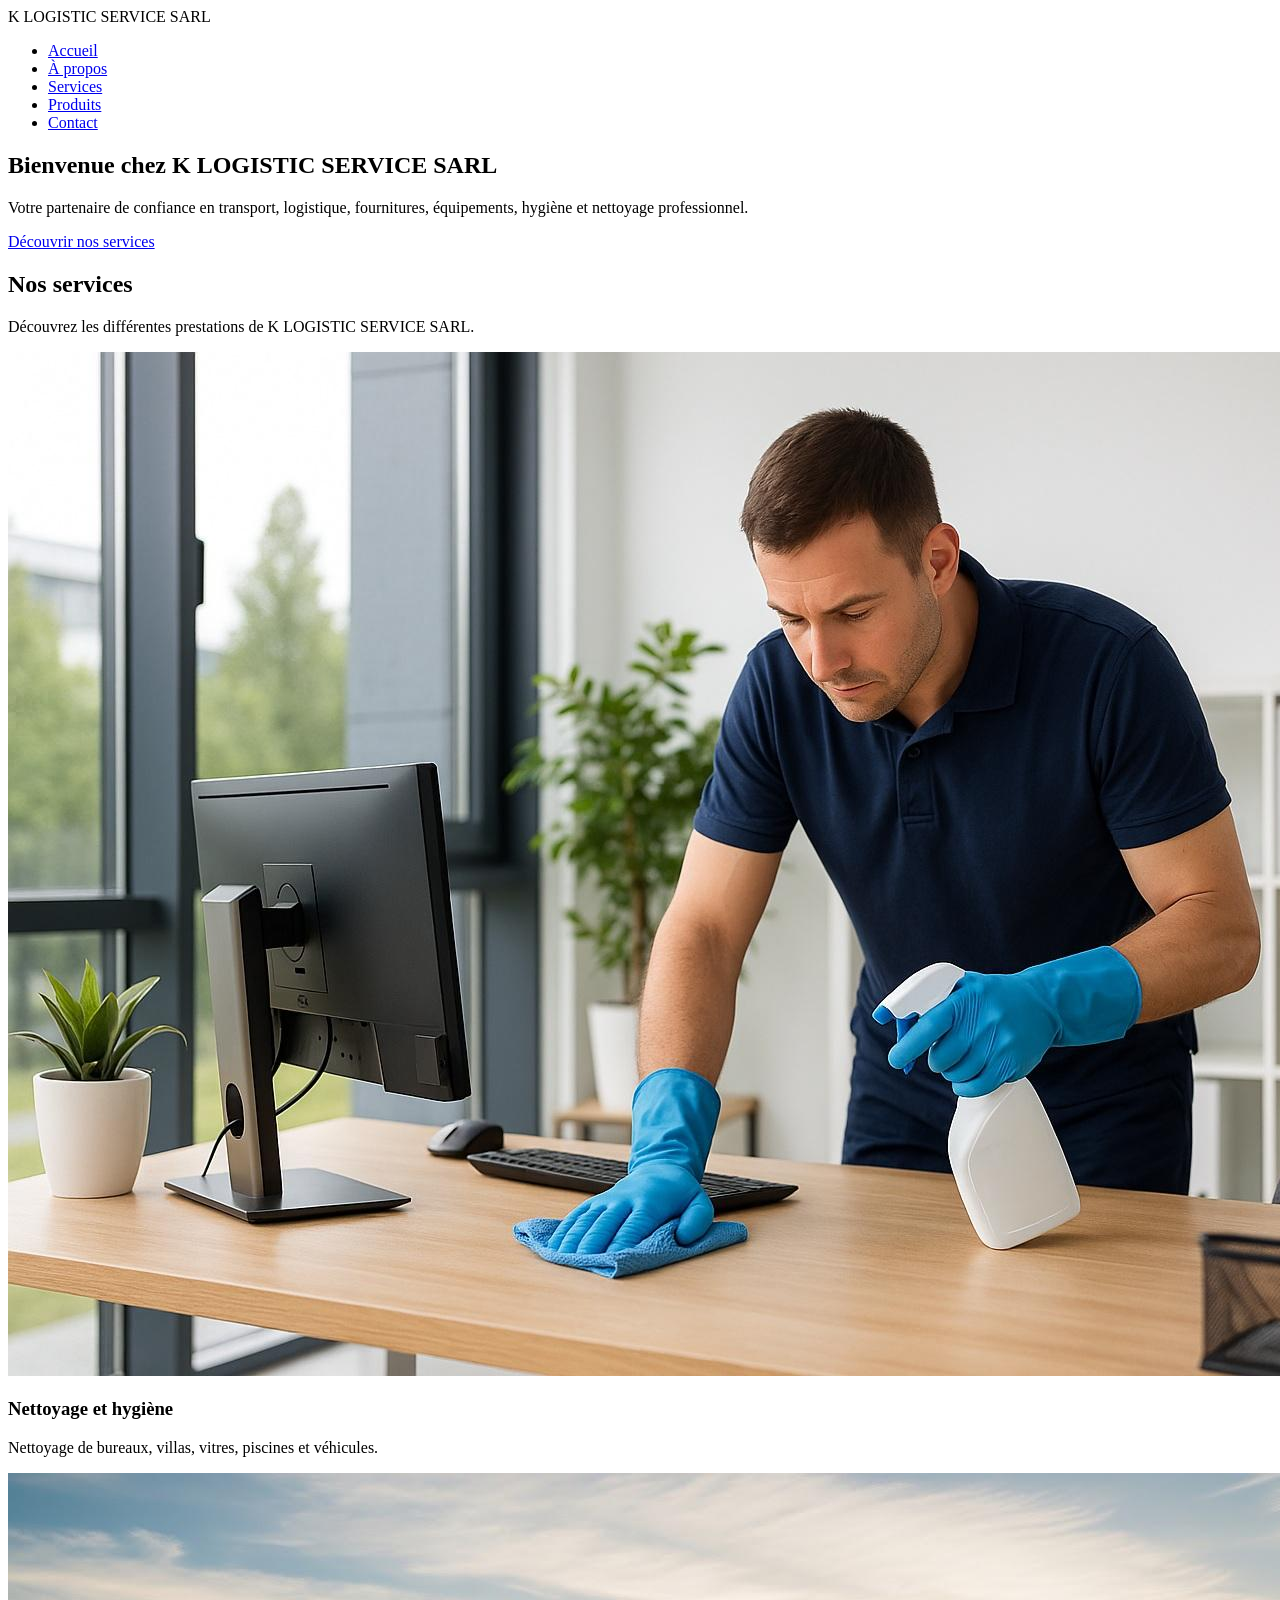
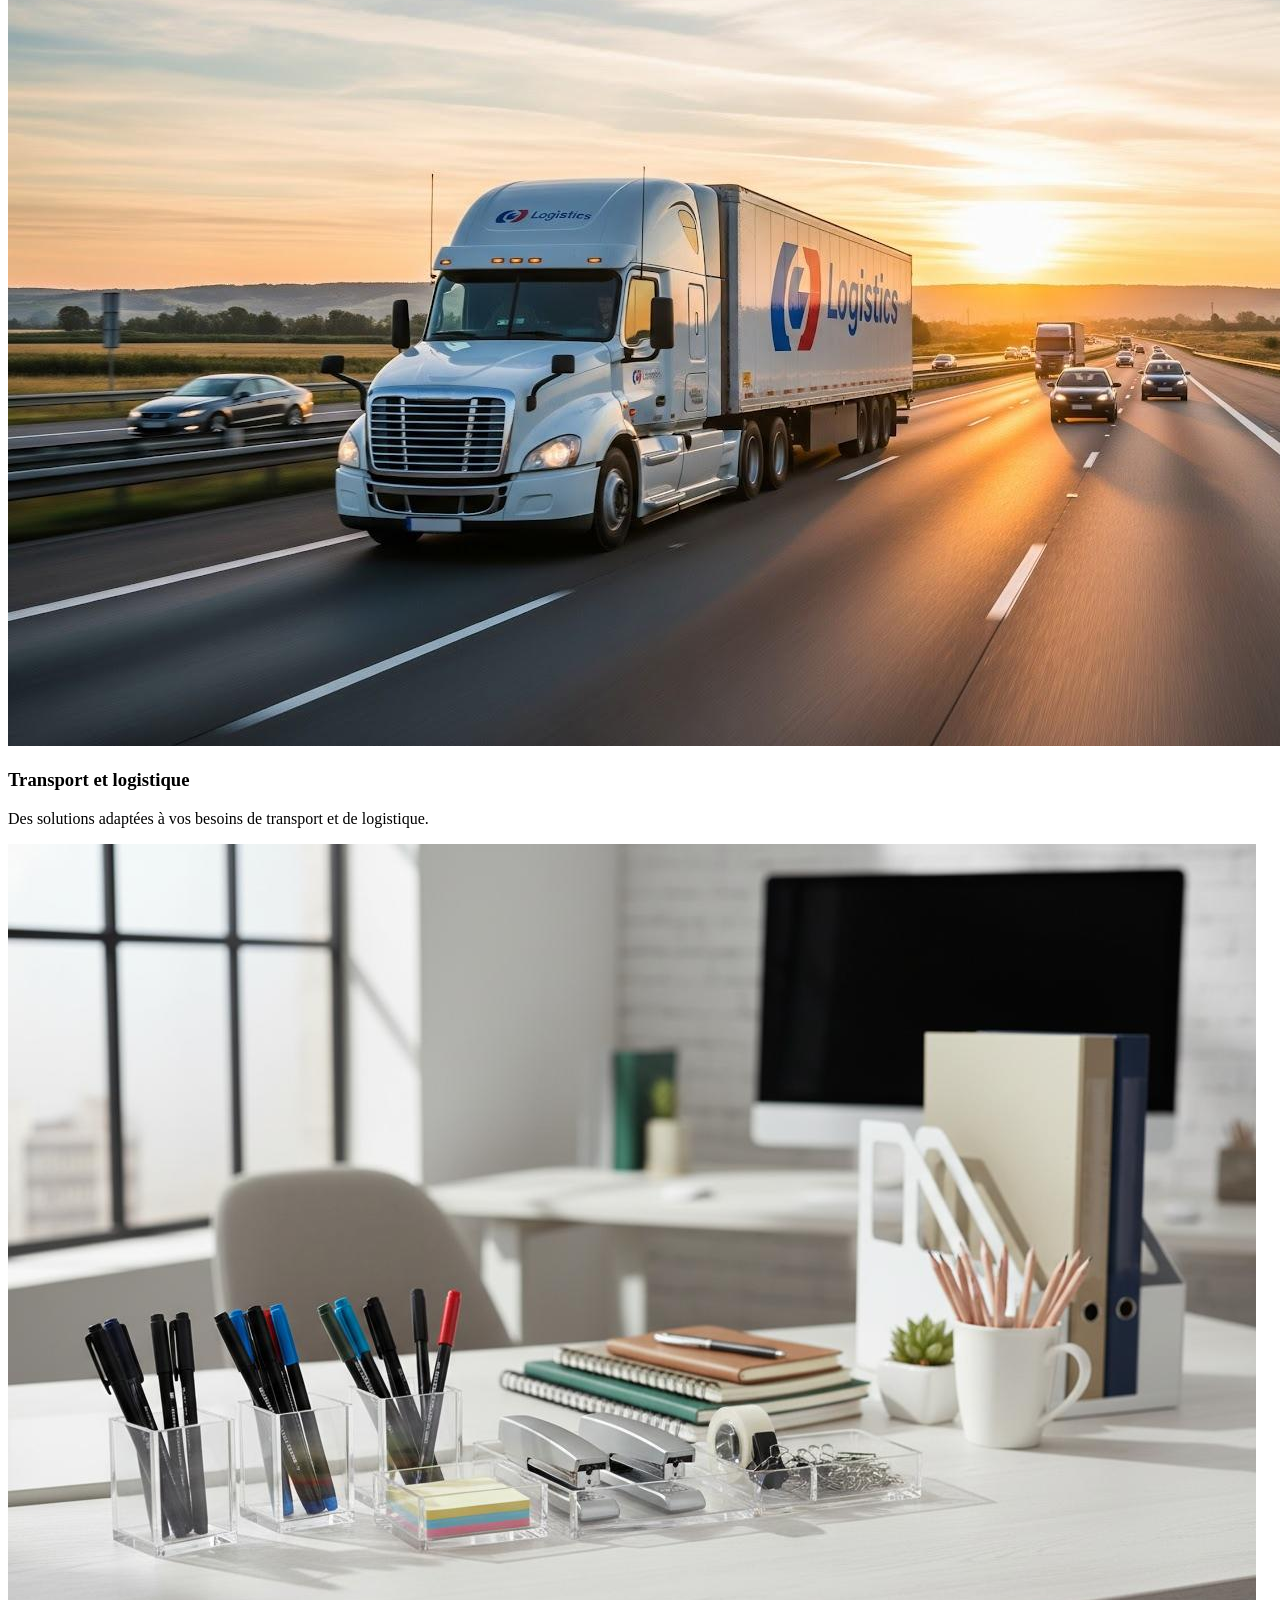
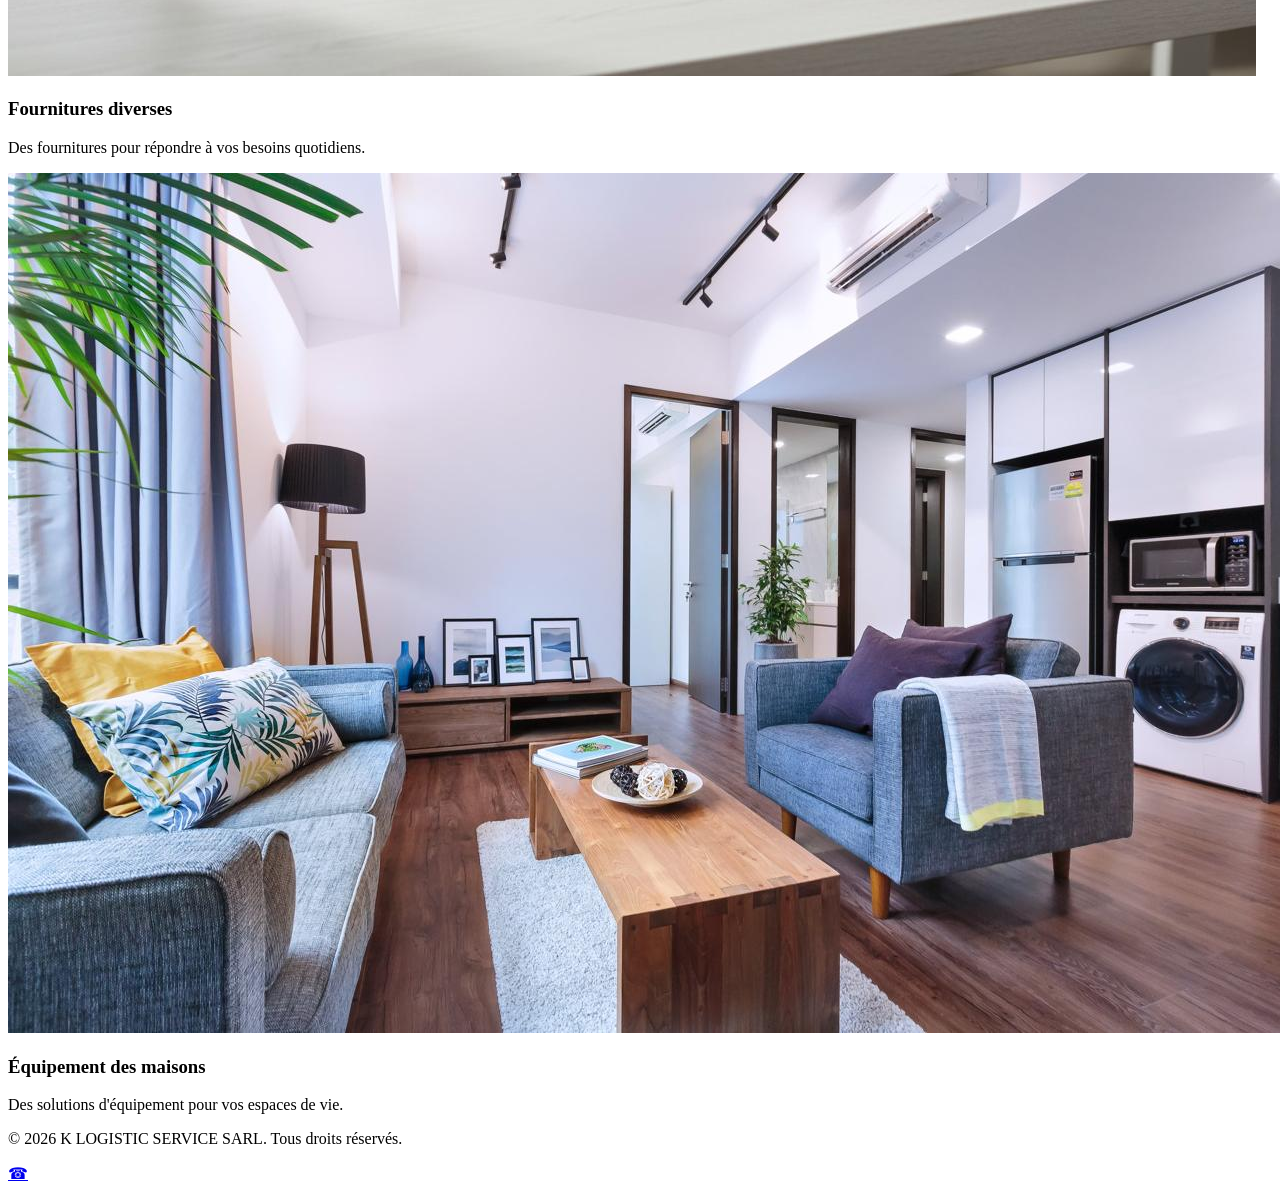
==== index.html @ 24d44a76 "Add files via upload" ====
<!DOCTYPE html>
<html lang="fr">
<head>
    <meta charset="UTF-8">
    <meta name="viewport" content="width=device-width, initial-scale=1.0">
    <title>K LOGISTIC SERVICE SARL | Accueil</title>
    <link rel="stylesheet" href="styles.css">
</head>

<body>

    <!-- En-tête du site -->
    <header>
        <div class="logo">
            K LOGISTIC SERVICE SARL
        </div>

        <nav>
            <ul>
                <li><a href="index.html">Accueil</a></li>
                <li><a href="apropos.html">À propos</a></li>
                <li><a href="services.html">Services</a></li>
                <li><a href="produits.html">Produits</a></li>
                <li><a href="contact.html">Contact</a></li>
            </ul>
        </nav>
    </header>

    <!-- Présentation principale -->
    <main>
        <section class="hero">
            <h1>Bienvenue chez K LOGISTIC SERVICE SARL</h1>

            <p>
                Votre partenaire de confiance en transport,
                logistique, fournitures, équipements,
                hygiène et nettoyage professionnel.
            </p>

            <a href="services.html" class="btn">
                Découvrir nos services
            </a>
        </section>
        
<section class="services">
    <h2>Nos services</h2>

    <p class="services-intro">
        Découvrez les différentes prestations
        de K LOGISTIC SERVICE SARL.
    </p>

    <div class="services-container">

                
        <article class="service-card">
            <img src="images/nettoyage.jpg"
                alt="Nettoyage professionnel">
            <h3>Nettoyage et hygiène</h3>
            <p>
                Nettoyage de bureaux, villas, vitres,
                piscines et véhicules.
            </p>
        </article>

        <article class="service-card">
            <img src="images/transport.jpg"
                alt="Transport et logistique">
            <h3>Transport et logistique</h3>
            <p>
                Des solutions adaptées à vos besoins
                de transport et de logistique.
            </p>
        </article>

        <article class="service-card">
            <img src="images/fournitures.jpg"
                alt="Fournitures diverses">
            <h3>Fournitures diverses</h3>
            <p>
                Des fournitures pour répondre
                à vos besoins quotidiens.
            </p>
        </article>

        <article class="service-card">
            <img src="images/equipements.jpg"
                alt="Équipement des maisons">
            <h3>Équipement des maisons</h3>
            <p>
                Des solutions d'équipement
                pour vos espaces de vie.
            </p>
        </article>

    </div>
</section>

    </main>

    <!-- Pied de page -->
    <footer>
        <p>&copy; 2026 K LOGISTIC SERVICE SARL.
        Tous droits réservés.</p>
    </footer>

<a
    href="https://wa.me/243858843440?text=Bonjour%2C%20je%20souhaite%20obtenir%20des%20informations."
    class="whatsapp-floating"
    target="_blank"
    rel="noopener noreferrer"
    aria-label="Contacter K LOGISTIC SERVICE SARL sur WhatsApp">
    <span aria-hidden="true">☎</span>
</a>

</body>
</html>
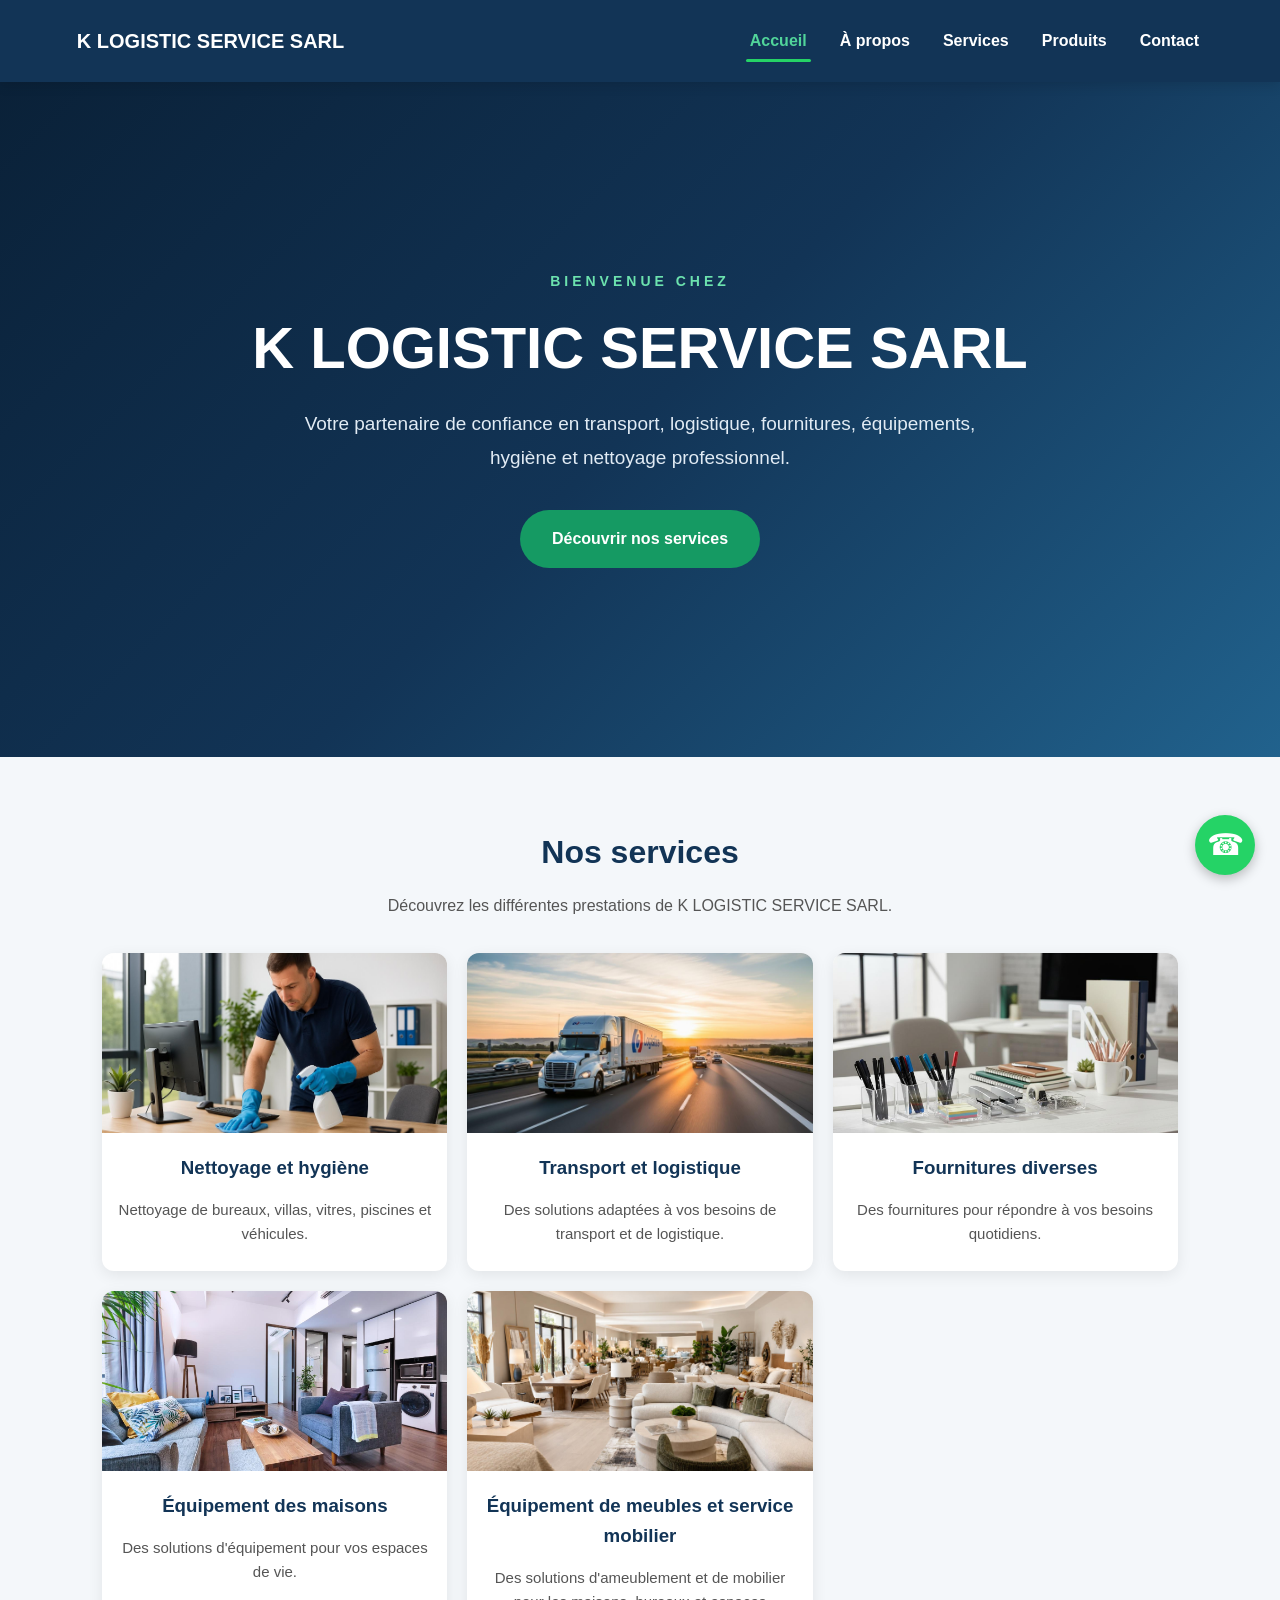
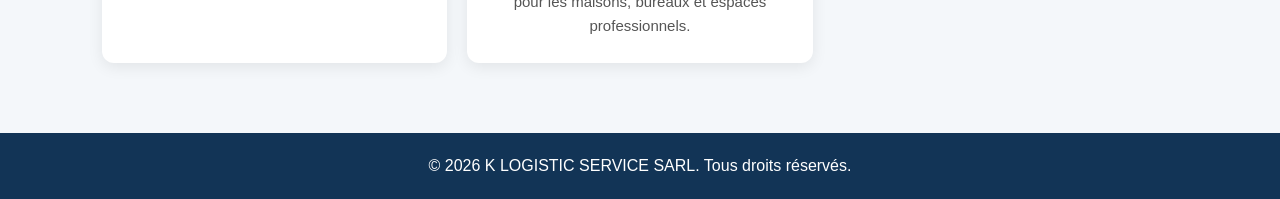
==== commit 7e255c51: "Add files via upload version 2" ====
--- a/index.html
+++ b/index.html
@@ -18,7 +18,7 @@
 
         <nav>
             <ul>
-                <li><a href="index.html">Accueil</a></li>
+                <li><a href="index.html" class="active" aria-current="page">Accueil</a></li>
                 <li><a href="apropos.html">À propos</a></li>
                 <li><a href="services.html">Services</a></li>
                 <li><a href="produits.html">Produits</a></li>
@@ -29,19 +29,29 @@
 
     <!-- Présentation principale -->
     <main>
+        
         <section class="hero">
-            <h1>Bienvenue chez K LOGISTIC SERVICE SARL</h1>
+            <div class="hero-content">
 
-            <p>
-                Votre partenaire de confiance en transport,
-                logistique, fournitures, équipements,
-                hygiène et nettoyage professionnel.
-            </p>
+                <span class="hero-label">
+                    BIENVENUE CHEZ
+                </span>
 
-            <a href="services.html" class="btn">
-                Découvrir nos services
-            </a>
+                <h1>K LOGISTIC SERVICE SARL</h1>
+
+                <p>
+                    Votre partenaire de confiance en transport,
+                    logistique, fournitures, équipements,
+                    hygiène et nettoyage professionnel.
+                </p>
+
+                <a href="services.html" class="btn">
+                    Découvrir nos services
+                </a>
+
+            </div>
         </section>
+
         
 <section class="services">
     <h2>Nos services</h2>
@@ -93,6 +103,20 @@
                 pour vos espaces de vie.
             </p>
         </article>
+        
+        
+        <article class="service-card">
+            <img src="images/mobilier.jpg"
+                alt="Équipement de meubles et service mobilier">
+
+            <h3>Équipement de meubles et service mobilier</h3>
+
+            <p>
+                Des solutions d'ameublement et de mobilier
+                pour les maisons, bureaux et espaces
+                professionnels.
+            </p>
+        </article>
 
     </div>
 </section>
--- a/styles.css
+++ b/styles.css
@@ -0,0 +1,635 @@
+/* Configuration générale */
+* {
+    margin: 0;
+    padding: 0;
+    box-sizing: border-box;
+}
+
+body {
+    font-family: Arial, sans-serif;
+    background-color: #f4f7fa;
+    color: #333;
+    line-height: 1.6;
+}
+
+/* En-tête */
+header {
+    background-color: #123456;
+    color: white;
+    padding: 20px 6%;
+    display: flex;
+    justify-content: space-between;
+    align-items: center;
+    gap: 20px;
+}
+
+.logo {
+    font-size: 20px;
+    font-weight: bold;
+}
+
+/* Menu de navigation */
+nav ul {
+    display: flex;
+    list-style: none;
+    gap: 25px;
+}
+
+nav a {
+    color: white;
+    text-decoration: none;
+    font-weight: bold;
+}
+
+nav a:hover {
+    color: #51d49a;
+}
+
+/* Section principale */
+.hero {
+    min-height: 65vh;
+    padding: 100px 8%;
+    text-align: center;
+    display: flex;
+    flex-direction: column;
+    justify-content: center;
+    align-items: center;
+    background: linear-gradient(
+        135deg, #123456, #2670a4
+    );
+    color: white;
+}
+
+.hero h1 {
+    font-size: 42px;
+    margin-bottom: 20px;
+}
+
+.hero p {
+    font-size: 19px;
+    max-width: 700px;
+    margin-bottom: 30px;
+}
+
+/* Bouton */
+.btn {
+    display: inline-block;
+    padding: 14px 28px;
+    background-color: #159a63;
+    color: white;
+    text-decoration: none;
+    border-radius: 6px;
+    font-weight: bold;
+}
+
+.btn:hover {
+    background-color: #10794e;
+}
+
+/* Pied de page */
+footer {
+    background-color: #123456;
+    color: white;
+    text-align: center;
+    padding: 20px;
+}
+
+/* Adaptation aux téléphones */
+@media (max-width: 768px) {
+    header {
+        flex-direction: column;
+        text-align: center;
+    }
+
+    nav ul {
+        flex-wrap: wrap;
+        justify-content: center;
+        gap: 15px;
+    }
+
+    .hero {
+        padding: 70px 5%;
+    }
+
+    .hero h1 {
+        font-size: 30px;
+    }
+}
+
+/* Section des services */
+.services {
+    padding: 70px 8%;
+    text-align: center;
+    background-color: #f4f7fa;
+}
+
+.services h2 {
+    font-size: 32px;
+    color: #123456;
+    margin-bottom: 15px;
+}
+
+.services-intro {
+    margin-bottom: 35px;
+    color: #555;
+}
+
+.services-container {
+    display: grid;
+    grid-template-columns: repeat(4, 1fr);
+    gap: 20px;
+}
+
+.service-card {
+    background-color: white;
+    padding: 30px 20px;
+    border-radius: 12px;
+    box-shadow: 0 4px 15px rgba(0,0,0,0.08);
+    transition: transform 0.3s;
+}
+
+.service-card:hover {
+    transform: translateY(-8px);
+}
+
+.service-card h3 {
+    color: #123456;
+    margin-bottom: 15px;
+}
+
+.service-card p {
+    color: #555;
+    font-size: 15px;
+}
+
+@media (max-width: 900px) {
+    .services-container {
+        grid-template-columns: repeat(2, 1fr);
+    }
+}
+
+@media (max-width: 500px) {
+    .services-container {
+        grid-template-columns: 1fr;
+    }
+}
+
+/* Images des cartes de services */
+.service-card {
+    overflow: hidden;
+    padding: 0 0 25px;
+}
+
+.service-card img {
+    width: 100%;
+    height: 180px;
+    object-fit: cover;
+    display: block;
+    margin-bottom: 20px;
+}
+
+.service-card h3 {
+    padding: 0 15px;
+}
+
+.service-card p {
+    padding: 0 15px;
+}
+
+/* Page À propos */
+
+.about {
+    max-width: 1000px;
+    margin: 60px auto;
+    padding: 40px;
+    background-color: white;
+    border-radius: 12px;
+    box-shadow: 0 4px 15px rgba(0, 0, 0, 0.08);
+}
+
+.about h1 {
+    color: #123456;
+    font-size: 36px;
+    margin-bottom: 25px;
+}
+
+.about h2 {
+    color: #159a63;
+    margin-top: 30px;
+    margin-bottom: 15px;
+}
+
+.about p {
+    font-size: 17px;
+    line-height: 1.8;
+    color: #444;
+}
+
+.about ul {
+    padding-left: 25px;
+    line-height: 2;
+}
+
+@media (max-width: 768px) {
+    .about {
+        margin: 20px;
+        padding: 25px;
+    }
+
+    .about h1 {
+        font-size: 28px;
+    }
+}
+
+/* Page Services */
+
+.services-page {
+    padding: 60px 8%;
+    text-align: center;
+}
+
+.services-page h1 {
+    font-size: 38px;
+    color: #123456;
+    margin-bottom: 15px;
+}
+
+.services-page > p {
+    margin-bottom: 40px;
+    color: #555;
+}
+
+.services-page h2 {
+    color: #159a63;
+    margin: 45px 0 25px;
+}
+
+.services-grid {
+    display: grid;
+    grid-template-columns: repeat(3, 1fr);
+    gap: 25px;
+    margin-bottom: 40px;
+}
+
+.service-detail {
+    background: white;
+    padding: 30px;
+    border-radius: 12px;
+    box-shadow: 0 4px 15px rgba(0,0,0,0.08);
+    transition: transform 0.3s;
+}
+
+.service-detail:hover {
+    transform: translateY(-6px);
+}
+
+.service-detail h3 {
+    color: #123456;
+    margin-bottom: 15px;
+}
+
+.service-detail p {
+    color: #555;
+}
+
+@media (max-width: 900px) {
+    .services-grid {
+        grid-template-columns: repeat(2, 1fr);
+    }
+}
+
+@media (max-width: 600px) {
+    .services-grid {
+        grid-template-columns: 1fr;
+    }
+}
+
+/* Page Produits */
+
+.products-page {
+    padding: 60px 8%;
+    text-align: center;
+}
+
+.products-page h1 {
+    font-size: 38px;
+    color: #123456;
+    margin-bottom: 15px;
+}
+
+.products-intro {
+    color: #555;
+    margin-bottom: 40px;
+}
+
+.products-grid {
+    display: grid;
+    grid-template-columns: repeat(2, 1fr);
+    gap: 30px;
+    max-width: 1000px;
+    margin: 0 auto;
+}
+
+.product-card {
+    background: white;
+    border-radius: 12px;
+    overflow: hidden;
+    padding-bottom: 30px;
+    box-shadow: 0 4px 15px rgba(0,0,0,0.08);
+}
+
+.product-card img {
+    width: 100%;
+    height: 230px;
+    object-fit: cover;
+}
+
+.product-card h2 {
+    color: #123456;
+    margin: 20px 15px 10px;
+}
+
+.product-card p {
+    color: #555;
+    padding: 0 25px;
+    margin-bottom: 25px;
+}
+
+@media (max-width: 650px) {
+    .products-grid {
+        grid-template-columns: 1fr;
+    }
+}
+
+/* Page Contact */
+
+.contact-page {
+    padding: 70px 8%;
+    text-align: center;
+    min-height: 70vh;
+}
+
+.contact-page h1 {
+    font-size: 38px;
+    color: #123456;
+    margin-bottom: 20px;
+}
+
+.contact-intro {
+    color: #555;
+    max-width: 650px;
+    margin: 0 auto 40px;
+}
+
+.contact-card {
+    background: white;
+    max-width: 600px;
+    margin: 0 auto;
+    padding: 40px 25px;
+    border-radius: 12px;
+    box-shadow: 0 4px 15px rgba(0,0,0,0.08);
+}
+
+.contact-card h2 {
+    color: #123456;
+    margin-bottom: 25px;
+}
+
+.contact-card p {
+    margin-bottom: 18px;
+}
+
+.contact-card a:not(.whatsapp-btn) {
+    color: #123456;
+    text-decoration: none;
+}
+
+.whatsapp-btn {
+    display: inline-block;
+    background-color: #25D366;
+    color: white;
+    padding: 15px 25px;
+    border-radius: 8px;
+    text-decoration: none;
+    font-weight: bold;
+    margin-top: 20px;
+    transition: background-color 0.3s;
+}
+
+.whatsapp-btn:hover {
+    background-color: #128C7E;
+}
+
+@media (max-width: 600px) {
+    .contact-page {
+        padding: 40px 5%;
+    }
+
+    .contact-page h1 {
+        font-size: 30px;
+    }
+}
+
+/* Bouton WhatsApp flottant */
+
+.whatsapp-floating {
+    position: fixed;
+    bottom: 25px;
+    right: 25px;
+    width: 60px;
+    height: 60px;
+    background-color: #25D366;
+    color: white;
+    border-radius: 50%;
+    display: flex;
+    justify-content: center;
+    align-items: center;
+    font-size: 30px;
+    text-decoration: none;
+    box-shadow: 0 4px 12px rgba(0,0,0,0.25);
+    z-index: 1000;
+    transition: transform 0.3s;
+}
+
+.whatsapp-floating:hover {
+    transform: scale(1.1);
+}
+
+.whatsapp-floating:focus-visible {
+    outline: 3px solid #123456;
+    outline-offset: 4px;
+}
+
+/* PHASE 2 : Navigation professionnelle */
+
+header {
+    position: sticky;
+    top: 0;
+    z-index: 100;
+    box-shadow: 0 3px 12px rgba(0, 0, 0, 0.12);
+}
+
+nav a {
+    display: inline-block;
+    padding: 8px 4px;
+    position: relative;
+    transition: color 0.3s ease;
+}
+
+nav a::after {
+    content: "";
+    position: absolute;
+    bottom: 0;
+    left: 0;
+    width: 0;
+    height: 3px;
+    background-color: #25D366;
+    border-radius: 3px;
+    transition: width 0.3s ease;
+}
+
+nav a:hover::after,
+nav a.active::after {
+    width: 100%;
+}
+
+nav a.active {
+    color: #51d49a;
+}
+
+@media (prefers-reduced-motion: reduce) {
+    nav a,
+    nav a::after {
+        transition: none;
+    }
+}
+
+/* PHASE 2 : Accueil moderne */
+
+.hero {
+    min-height: 75vh;
+    padding: 100px 8%;
+    background: linear-gradient(
+        135deg,
+        #0a2138 0%,
+        #123456 50%,
+        #21628d 100%
+    );
+    display: flex;
+    justify-content: center;
+    align-items: center;
+    text-align: center;
+    color: white;
+}
+
+.hero-content {
+    max-width: 850px;
+    animation: heroFade 1s ease-out both;
+}
+
+.hero-label {
+    display: block;
+    color: #6ce2ae;
+    font-size: 14px;
+    font-weight: bold;
+    letter-spacing: 4px;
+    margin-bottom: 20px;
+}
+
+.hero h1 {
+    font-size: clamp(32px, 5vw, 58px);
+    line-height: 1.2;
+    margin-bottom: 25px;
+}
+
+.hero p {
+    font-size: 19px;
+    color: #e1ebf4;
+    line-height: 1.8;
+    margin: 0 auto 35px;
+}
+
+.hero .btn {
+    padding: 16px 32px;
+    border-radius: 30px;
+    transition: transform 0.3s,
+                background-color 0.3s;
+}
+
+.hero .btn:hover {
+    transform: translateY(-4px);
+    background-color: #10794e;
+}
+
+@keyframes heroFade {
+    from {
+        opacity: 0;
+        transform: translateY(25px);
+    }
+    to {
+        opacity: 1;
+        transform: translateY(0);
+    }
+}
+
+@media (prefers-reduced-motion: reduce) {
+    .hero-content {
+        animation: none;
+    }
+}
+
+/* Disposition des cinq catégories */
+
+.services-container {
+    grid-template-columns: repeat(3, 1fr);
+}
+
+@media (max-width: 900px) {
+    .services-container {
+        grid-template-columns: repeat(2, 1fr);
+    }
+}
+
+@media (max-width: 500px) {
+    .services-container {
+        grid-template-columns: 1fr;
+    }
+}
+
+/* Trois catégories de produits */
+
+.products-grid {
+    grid-template-columns: repeat(3, 1fr);
+    max-width: 1200px;
+}
+
+@media (max-width: 900px) {
+    .products-grid {
+        grid-template-columns: repeat(2, 1fr);
+    }
+}
+
+@media (max-width: 600px) {
+    .products-grid {
+        grid-template-columns: 1fr;
+    }
+}
+
+/* Deux boutons WhatsApp */
+
+.contact-card .whatsapp-btn {
+    display: inline-block;
+    min-width: 180px;
+    margin: 10px 0 20px;
+    text-align: center;
+}
+
+.contact-card h3 {
+    color: #123456;
+    margin-top: 25px;
+    margin-bottom: 10px;
+}
+
+.contact-card a:not(.whatsapp-btn) {
+    font-weight: bold;
+}
